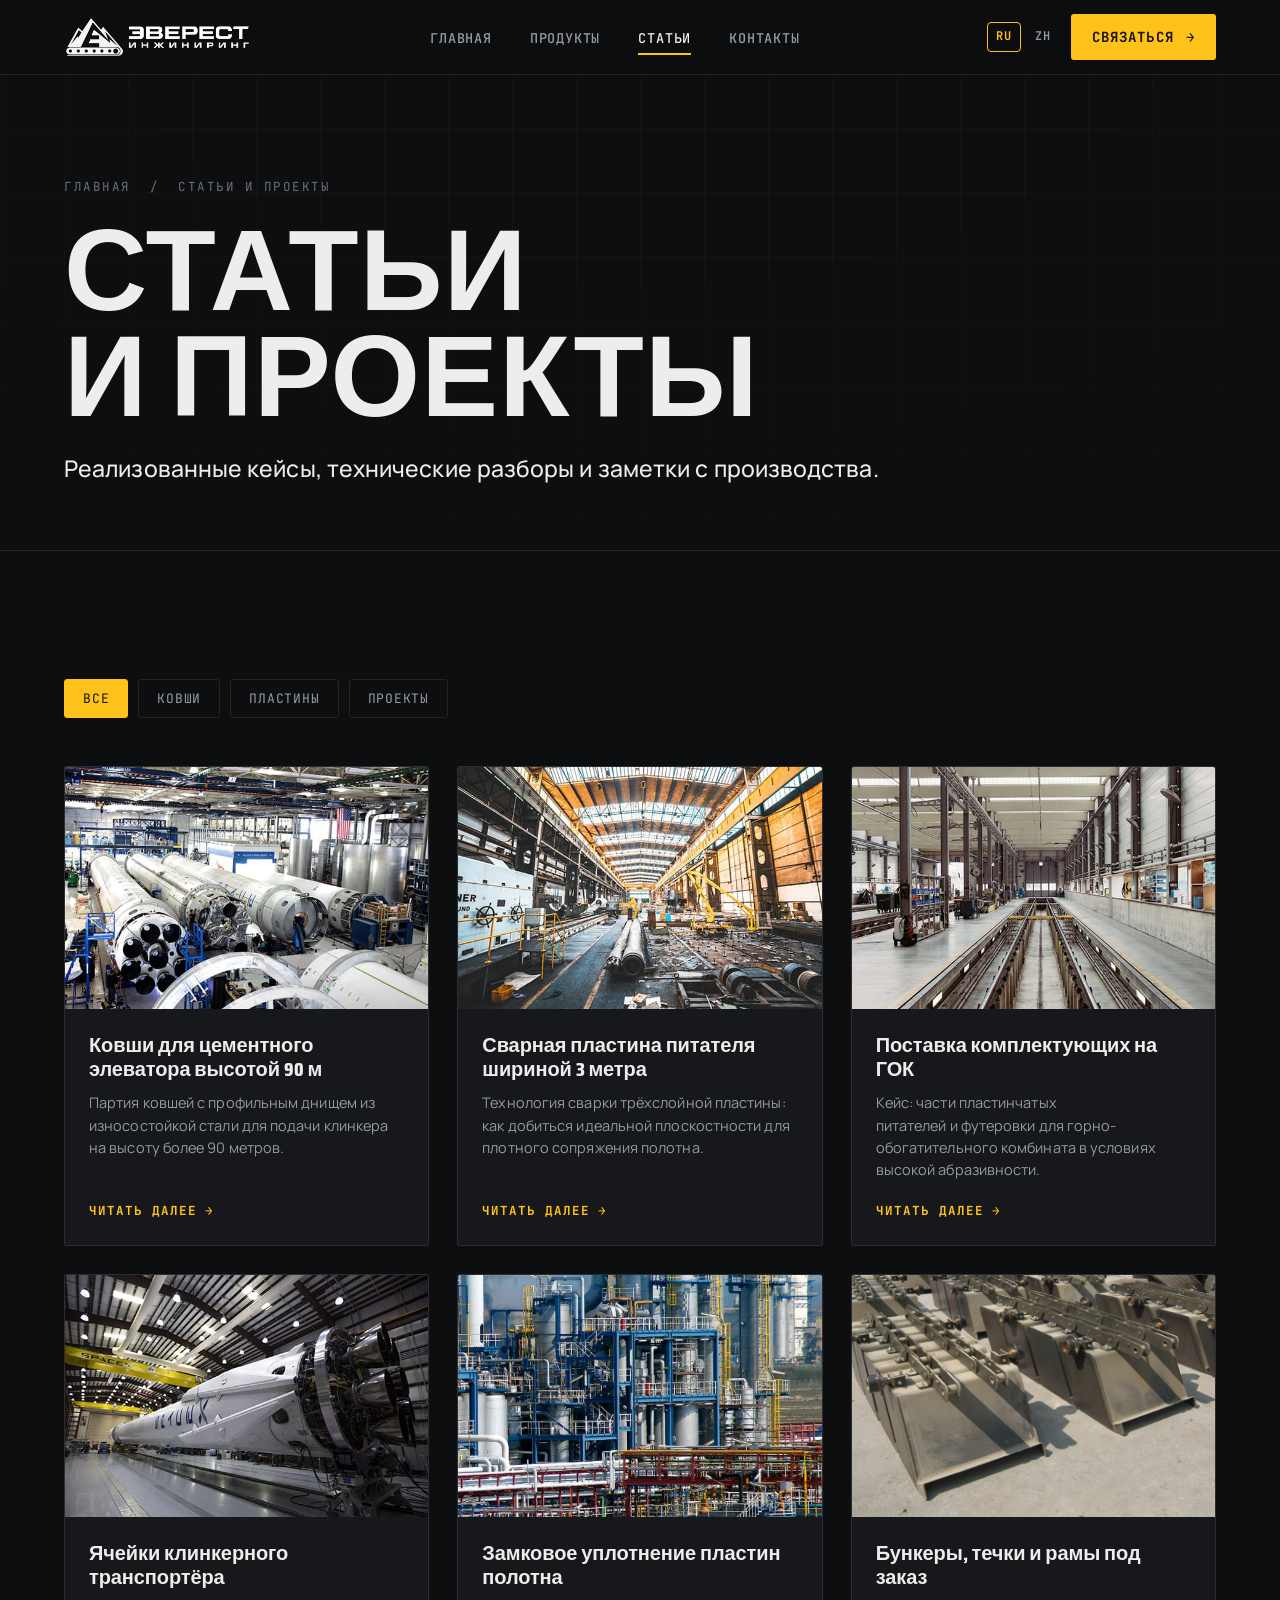
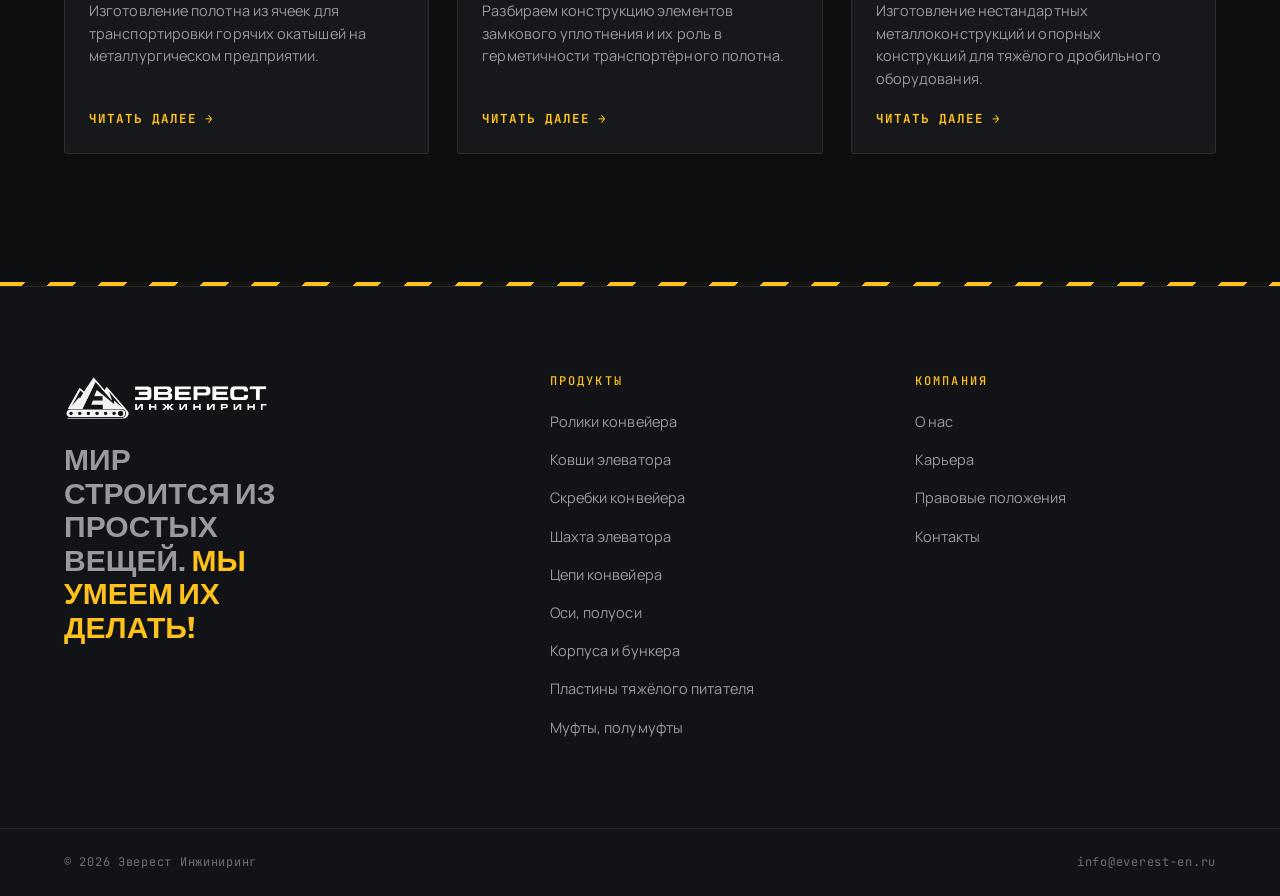
==== articles.html @ 25bb45b1 "Initial commit: Эверест Инжиниринг static website - Russian and Chinese (zh) versions - Products, ar" ====
<!DOCTYPE html>
<html lang="ru">
<head>
<meta charset="UTF-8">
<meta name="viewport" content="width=device-width, initial-scale=1.0">
<title>Статьи и проекты — Эверест Инжиниринг</title>
<link rel="preconnect" href="https://fonts.googleapis.com">
<link rel="preconnect" href="https://fonts.gstatic.com" crossorigin>
<link rel="stylesheet" href="assets/styles.css">
</head>
<body>

<!-- ============ HEADER ============ -->
<header class="site-header">
  <div class="wrap nav">
    <a class="logo" href="index.html" aria-label="Эверест Инжиниринг">
      <img class="logo__img" src="assets/logo-lockup.png" alt="Эверест Инжиниринг — промышленные компоненты для конвейерной техники">
    </a>
    <nav aria-label="Основная навигация">
      <ul class="nav__links">
        <li><a href="index.html">Главная</a></li>
        <li><a href="products.html">Продукты</a></li>
        <li><a href="articles.html" class="active">Статьи</a></li>
        <li><a href="contacts.html">Контакты</a></li>
      </ul>
    </nav>
    <div class="nav__cta" style="display:flex;align-items:center;gap:12px"><div class="lang-switch"><span class="lang-active">RU</span><a href="zh/articles.html">ZH</a></div><a class="btn btn--accent" href="contacts.html">Связаться <span class="arw">→</span></a></div>
    <button class="burger" aria-label="Открыть меню"><span></span><span></span><span></span></button>
  </div>
</header>
<div class="mobile-menu">
  <a href="index.html">Главная</a>
  <a href="products.html">Продукты</a>
  <a href="articles.html" class="active">Статьи</a>
  <a href="contacts.html">Контакты</a>
</div>

<!-- ============ PAGE HERO ============ -->
<section class="page-hero">
  <div class="wrap">
    <p class="crumb reveal"><a href="index.html">Главная</a> &nbsp;/&nbsp; Статьи и проекты</p>
    <h1 class="h-display reveal" data-delay="1">Статьи<br>и проекты</h1>
    <p class="lede reveal" data-delay="2">Реализованные кейсы, технические разборы и заметки с производства.</p>
  </div>
</section>

<!-- ============ GRID ============ -->
<section class="section">
  <div class="wrap">
    <div class="filter-bar reveal">
      <button class="active" data-cat="all">Все</button>
      <button data-cat="kovshi">Ковши</button>
      <button data-cat="plastiny">Пластины</button>
      <button data-cat="proekty">Проекты</button>
    </div>

    <div class="art-grid">
      <article class="acard reveal" data-cat="kovshi">
        <div class="acard__media media">
          <div class="ph"><span class="ph__label">ковши элеватора</span></div>
          <img src="uploads/project-1.jpg" alt="">
          <span class="acard__cat">Ковши</span>
        </div>
        <div class="acard__body">
          <h3>Ковши для цементного элеватора высотой 90 м</h3>
          <p>Партия ковшей с профильным днищем из износостойкой стали для подачи клинкера на высоту более 90 метров.</p>
          <a class="acard__more" href="#">Читать далее <span class="arw">→</span></a>
        </div>
      </article>

      <article class="acard reveal" data-delay="1" data-cat="plastiny">
        <div class="acard__media media">
          <div class="ph"><span class="ph__label">пластина питателя</span></div>
          <img src="uploads/project-2.jpg" alt="">
          <span class="acard__cat">Пластины</span>
        </div>
        <div class="acard__body">
          <h3>Сварная пластина питателя шириной 3 метра</h3>
          <p>Технология сварки трёхслойной пластины: как добиться идеальной плоскостности для плотного сопряжения полотна.</p>
          <a class="acard__more" href="#">Читать далее <span class="arw">→</span></a>
        </div>
      </article>

      <article class="acard reveal" data-delay="2" data-cat="proekty">
        <div class="acard__media media">
          <div class="ph"><span class="ph__label">монтаж оборудования</span></div>
          <img src="uploads/project-3.jpg" alt="">
          <span class="acard__cat">Проекты</span>
        </div>
        <div class="acard__body">
          <h3>Поставка комплектующих на ГОК</h3>
          <p>Кейс: части пластинчатых питателей и футеровки для горно-обогатительного комбината в условиях высокой абразивности.</p>
          <a class="acard__more" href="#">Читать далее <span class="arw">→</span></a>
        </div>
      </article>

      <article class="acard reveal" data-cat="kovshi">
        <div class="acard__media media">
          <div class="ph"><span class="ph__label">ячейки транспортёра</span></div>
          <img src="uploads/project-4.jpg" alt="">
          <span class="acard__cat">Ковши</span>
        </div>
        <div class="acard__body">
          <h3>Ячейки клинкерного транспортёра</h3>
          <p>Изготовление полотна из ячеек для транспортировки горячих окатышей на металлургическом предприятии.</p>
          <a class="acard__more" href="#">Читать далее <span class="arw">→</span></a>
        </div>
      </article>

      <article class="acard reveal" data-delay="1" data-cat="plastiny">
        <div class="acard__media media">
          <div class="ph"><span class="ph__label">профилированные боковины</span></div>
          <img src="uploads/photo-production-2.jpg" alt="">
          <span class="acard__cat">Пластины</span>
        </div>
        <div class="acard__body">
          <h3>Замковое уплотнение пластин полотна</h3>
          <p>Разбираем конструкцию элементов замкового уплотнения и их роль в герметичности транспортёрного полотна.</p>
          <a class="acard__more" href="#">Читать далее <span class="arw">→</span></a>
        </div>
      </article>

      <article class="acard reveal" data-delay="2" data-cat="proekty">
        <div class="acard__media media">
          <div class="ph"><span class="ph__label">нестандартная металлоконструкция</span></div>
          <img src="uploads/section-bg.jpg" alt="">
          <span class="acard__cat">Проекты</span>
        </div>
        <div class="acard__body">
          <h3>Бункеры, течки и рамы под заказ</h3>
          <p>Изготовление нестандартных металлоконструкций и опорных конструкций для тяжёлого дробильного оборудования.</p>
          <a class="acard__more" href="#">Читать далее <span class="arw">→</span></a>
        </div>
      </article>
    </div>
  </div>
</section>

<!-- ============ FOOTER ============ -->
<div class="hazard hazard--thin"></div>
<footer class="site-footer">
  <div class="wrap footer-grid">
    <div>
      <div class="footer-logo">
        <img src="assets/logo-lockup.png" alt="Эверест Инжиниринг" style="height:46px;width:auto">
      </div>
      <p class="footer-slogan">Мир строится из простых вещей. <span class="accent">Мы умеем их делать!</span></p>
    </div>
    <div class="fcol">
      <h4>Продукты</h4>
      <ul>
        <li><a href="products.html#roliki">Ролики конвейера</a></li>
        <li><a href="products.html#kovshi">Ковши элеватора</a></li>
        <li><a href="products.html#kovshi">Скребки конвейера</a></li>
        <li><a href="products.html#kovshi">Шахта элеватора</a></li>
        <li><a href="products.html#roliki">Цепи конвейера</a></li>
        <li><a href="products.html#roliki">Оси, полуоси</a></li>
        <li><a href="products.html#klinkernye">Корпуса и бункера</a></li>
        <li><a href="products.html#plastiny">Пластины тяжёлого питателя</a></li>
        <li><a href="products.html#roliki">Муфты, полумуфты</a></li>
      </ul>
    </div>
    <div class="fcol">
      <h4>Компания</h4>
      <ul>
        <li><a href="index.html#about">О нас</a></li>
        <li><a href="contacts.html">Карьера</a></li>
        <li><a href="contacts.html">Правовые положения</a></li>
        <li><a href="contacts.html">Контакты</a></li>
      </ul>
    </div>
  </div>
  <div class="wrap footer-bottom">
    <span>© 2026 Эверест Инжиниринг</span>
    <a href="contacts.html">info@everest-en.ru</a>
  </div>
</footer>

<script src="assets/site.js"></script>
</body>
</html>
---- assets/styles.css ----
/* ============================================================
   ЭВЕРЕСТ ИНЖИНИРИНГ — индустриальная дизайн-система
   Антрацит + safety-yellow (CAT). Archivo / Manrope / JetBrains Mono
   ============================================================ */

@import url('https://fonts.googleapis.com/css2?family=Saira+Condensed:wght@500;600;700;800;900&family=Manrope:wght@400;500;600;700&family=JetBrains+Mono:wght@400;500;700&display=swap');

:root{
  /* surfaces */
  --bg:#0d0e10;
  --bg-2:#121316;
  --panel:#16181b;
  --panel-2:#1c1f23;
  --line:rgba(255,255,255,.09);
  --line-strong:rgba(255,255,255,.18);

  /* ink */
  --text:#ededeb;
  --muted:#979b9f;
  --dim:#6b6f73;

  /* (engineering condensed grotesk for display) */

  /* accent — safety yellow */
  --accent:#ffc21a;
  --accent-2:#ff7a1a;
  --accent-ink:#15140f;

  /* type */
  --display:'Saira Condensed',sans-serif;
  --body:'Manrope',sans-serif;
  --mono:'JetBrains Mono',monospace;

  /* metrics */
  --maxw:1280px;
  --gutter:clamp(20px,5vw,72px);
  --radius:3px;
}

*{box-sizing:border-box;margin:0;padding:0}
html{scroll-behavior:smooth;-webkit-text-size-adjust:100%}
body{
  background:var(--bg);
  color:var(--text);
  font-family:var(--body);
  font-size:17px;
  line-height:1.6;
  font-weight:400;
  letter-spacing:.005em;
  -webkit-font-smoothing:antialiased;
  text-rendering:optimizeLegibility;
  overflow-x:hidden;
}
img{display:block;max-width:100%}
a{color:inherit;text-decoration:none}
button{font-family:inherit;cursor:pointer;border:none;background:none;color:inherit}
::selection{background:var(--accent);color:var(--accent-ink)}

/* blueprint grid overlay on body */
body::before{
  content:"";position:fixed;inset:0;z-index:0;pointer-events:none;
  background-image:
    linear-gradient(rgba(255,255,255,.022) 1px,transparent 1px),
    linear-gradient(90deg,rgba(255,255,255,.022) 1px,transparent 1px);
  background-size:64px 64px;
  mask-image:radial-gradient(ellipse 120% 90% at 50% 0%,#000 30%,transparent 90%);
}

/* ---------- layout helpers ---------- */
.wrap{max-width:var(--maxw);margin:0 auto;padding-inline:var(--gutter);position:relative;z-index:1}
.section{padding-block:clamp(72px,10vw,140px);position:relative;z-index:1}
.section--alt{background:var(--bg-2)}
.divider{height:1px;background:var(--line);max-width:var(--maxw);margin:0 auto}

/* hazard stripe device */
.hazard{
  height:6px;width:100%;
  background:repeating-linear-gradient(135deg,var(--accent) 0 18px,#15140f 18px 36px);
}
.hazard--thin{height:4px}

/* ---------- type ---------- */
.eyebrow{
  font-family:var(--mono);font-size:13px;font-weight:500;
  letter-spacing:.22em;text-transform:uppercase;color:var(--accent);
  display:inline-flex;align-items:center;gap:12px;
}
.eyebrow::before{content:"";width:28px;height:1px;background:var(--accent)}
.eyebrow.no-rule::before{display:none}

h1,h2,h3,h4{font-family:var(--display);font-weight:800;line-height:1.0;letter-spacing:.005em}
.h-display{
  font-weight:900;text-transform:uppercase;line-height:.92;letter-spacing:.01em;
  font-size:clamp(46px,9vw,120px);
}
.h-sect{
  font-weight:800;text-transform:uppercase;line-height:.98;letter-spacing:.01em;
  font-size:clamp(34px,5.5vw,66px);
}
.h-card{font-size:clamp(22px,2.5vw,28px);font-weight:700;line-height:1.04;text-transform:uppercase;letter-spacing:.01em}
.lede{font-size:clamp(18px,2.1vw,23px);line-height:1.5;color:var(--text);font-weight:500;max-width:60ch}
.muted{color:var(--muted)}
p{color:var(--muted);text-wrap:pretty}
.accent{color:var(--accent)}

/* ---------- buttons ---------- */
.btn{
  display:inline-flex;align-items:center;gap:12px;
  font-family:var(--mono);font-weight:700;font-size:14px;letter-spacing:.08em;text-transform:uppercase;
  padding:16px 26px;border-radius:var(--radius);transition:.2s ease;border:1px solid transparent;
}
.btn .arw{transition:transform .25s ease}
.btn:hover .arw{transform:translateX(5px)}
.btn--accent{background:var(--accent);color:var(--accent-ink)}
.btn--accent:hover{background:#ffd24f;box-shadow:0 0 0 4px rgba(255,194,26,.16)}
.btn--ghost{border-color:var(--line-strong);color:var(--text)}
.btn--ghost:hover{border-color:var(--accent);color:var(--accent)}

/* ---------- header ---------- */
.site-header{
  position:sticky;top:0;z-index:60;
  background:rgba(13,14,16,.72);backdrop-filter:blur(14px) saturate(140%);
  border-bottom:1px solid var(--line);transition:background .3s,border-color .3s;
}
.site-header.scrolled{background:rgba(11,12,13,.92);border-bottom-color:var(--line-strong)}
.nav{display:flex;align-items:center;justify-content:space-between;height:74px;gap:24px}
.logo{display:flex;align-items:center;gap:13px;flex-shrink:0}
.logo__img{height:42px;width:auto;display:block}
@media(max-width:760px){.logo__img{height:34px}}
.footer-logo img{height:46px;width:auto;display:block}
.logo__mark{width:30px;height:26px;flex-shrink:0}
.logo__mark path{fill:var(--accent)}
.logo__mark .snow{fill:var(--text)}
.logo__txt{display:flex;flex-direction:column;line-height:1}
.logo__name{font-family:var(--display);font-weight:900;font-size:20px;letter-spacing:.05em;text-transform:uppercase}
.logo__sub{font-family:var(--mono);font-size:9.5px;letter-spacing:.34em;color:var(--dim);text-transform:uppercase;margin-top:3px}

.nav__links{display:flex;align-items:center;gap:6px;list-style:none}
.nav__links a{
  font-family:var(--mono);font-size:13.5px;font-weight:500;letter-spacing:.06em;text-transform:uppercase;
  padding:10px 16px;border-radius:var(--radius);color:var(--muted);transition:.18s;position:relative;
}
.nav__links a:hover{color:var(--text)}
.nav__links a.active{color:var(--text)}
.nav__links a.active::after{
  content:"";position:absolute;left:16px;right:16px;bottom:2px;height:2px;background:var(--accent);
}
.nav__cta{margin-left:8px}
.nav__cta .btn{padding:11px 20px}
.burger{display:none;width:44px;height:44px;flex-direction:column;justify-content:center;gap:5px;align-items:center}
.burger span{width:22px;height:2px;background:var(--text);transition:.25s}
.burger.open span:nth-child(1){transform:translateY(7px) rotate(45deg)}
.burger.open span:nth-child(2){opacity:0}
.burger.open span:nth-child(3){transform:translateY(-7px) rotate(-45deg)}

.mobile-menu{
  position:fixed;inset:74px 0 0 0;z-index:55;background:var(--bg);
  transform:translateX(100%);transition:transform .35s cubic-bezier(.6,0,.2,1);
  display:flex;flex-direction:column;padding:32px var(--gutter);gap:4px;
}
.mobile-menu.open{transform:translateX(0)}
.mobile-menu a{
  font-family:var(--display);font-weight:800;text-transform:uppercase;font-size:32px;
  padding:14px 0;border-bottom:1px solid var(--line);color:var(--muted);
}
.mobile-menu a.active,.mobile-menu a:hover{color:var(--accent)}

/* ---------- hero ---------- */
.hero{position:relative;min-height:92vh;display:flex;align-items:flex-end;overflow:hidden;border-bottom:1px solid var(--line)}
.hero__bg{position:absolute;inset:0;z-index:0}
.hero__bg img{width:100%;height:100%;object-fit:cover;opacity:.42;filter:grayscale(.3) contrast(1.05)}
.hero__bg::after{
  content:"";position:absolute;inset:0;
  background:linear-gradient(180deg,rgba(13,14,16,.55) 0%,rgba(13,14,16,.7) 55%,var(--bg) 100%),
             linear-gradient(90deg,rgba(13,14,16,.85),transparent 70%);
}
.hero__inner{position:relative;z-index:2;width:100%;padding-block:clamp(48px,9vw,110px)}
.hero h1{margin:22px 0 28px;max-width:18ch}
.hero h1 .ln2{color:var(--accent);display:block}
.hero__slogan{font-size:clamp(18px,2.4vw,24px);font-weight:600;color:var(--text);max-width:42ch;margin-bottom:38px}
.hero__cta{display:flex;gap:16px;flex-wrap:wrap;align-items:center}
.hero__meta{
  position:absolute;right:var(--gutter);bottom:48px;z-index:2;text-align:right;display:none;
}
@media(min-width:1024px){.hero__meta{display:block}}
.hero__meta .num{font-family:var(--display);font-weight:900;font-size:64px;color:var(--accent);line-height:1}
.hero__meta .lbl{font-family:var(--mono);font-size:12px;letter-spacing:.18em;text-transform:uppercase;color:var(--muted)}

/* ---------- section header block ---------- */
.sect-head{display:flex;flex-direction:column;gap:20px;max-width:62ch;margin-bottom:clamp(40px,5vw,64px)}
.sect-head.center{align-items:center;text-align:center;margin-inline:auto}

/* ---------- about + stats ---------- */
.about-grid{display:grid;grid-template-columns:1.1fr .9fr;gap:clamp(32px,5vw,72px);align-items:center}
.about-copy p+p{margin-top:18px}
.about-figure{position:relative}
.about-figure .ph,.about-figure img{aspect-ratio:4/5;border-radius:var(--radius)}
.about-figure .tag{
  position:absolute;left:-1px;bottom:24px;background:var(--accent);color:var(--accent-ink);
  font-family:var(--mono);font-weight:700;font-size:12px;letter-spacing:.12em;text-transform:uppercase;
  padding:10px 16px;
}
.stats{display:grid;grid-template-columns:repeat(3,1fr);gap:1px;background:var(--line);border:1px solid var(--line);margin-top:clamp(48px,6vw,72px)}
.stat{background:var(--bg);padding:clamp(26px,3vw,40px) clamp(20px,2.5vw,32px)}
.stat .num{font-family:var(--display);font-weight:900;font-size:clamp(40px,6vw,68px);line-height:1;color:var(--text)}
.stat .num .accent{color:var(--accent)}
.stat .lbl{font-family:var(--mono);font-size:12.5px;letter-spacing:.1em;text-transform:uppercase;color:var(--muted);margin-top:12px}

.comp-list{display:grid;grid-template-columns:repeat(2,1fr);gap:14px;margin-top:30px}
.comp{display:flex;gap:13px;align-items:flex-start;font-size:15px;color:var(--text)}
.comp .dot{width:8px;height:8px;background:var(--accent);margin-top:7px;flex-shrink:0;transform:rotate(45deg)}

/* ---------- product cards ---------- */
.card-grid{display:grid;grid-template-columns:repeat(3,1fr);gap:clamp(16px,2vw,24px)}
.pcard{
  background:var(--panel);border:1px solid var(--line);border-radius:var(--radius);overflow:hidden;
  display:flex;flex-direction:column;transition:.25s ease;position:relative;
}
.pcard:hover{border-color:var(--line-strong);transform:translateY(-4px)}
.pcard__media{position:relative;aspect-ratio:16/11;overflow:hidden}
.pcard__media img,.pcard__media .ph{width:100%;height:100%;object-fit:cover;transition:transform .5s ease}
.pcard:hover .pcard__media img{transform:scale(1.05)}
.pcard__idx{
  position:absolute;top:14px;left:14px;font-family:var(--mono);font-size:12px;font-weight:700;
  background:var(--bg);color:var(--accent);padding:5px 10px;border:1px solid var(--line);letter-spacing:.08em;
}
.pcard__body{padding:24px;display:flex;flex-direction:column;gap:13px;flex:1}
.pcard__body h3{margin-bottom:2px}
.pcard__body p{font-size:14.5px;line-height:1.55}
.pcard__more{
  margin-top:auto;font-family:var(--mono);font-size:13px;font-weight:700;letter-spacing:.08em;
  text-transform:uppercase;color:var(--accent);display:inline-flex;gap:9px;align-items:center;padding-top:6px;
}

/* ---------- industries ---------- */
.ind-row{
  display:grid;grid-template-columns:auto 1fr auto;gap:clamp(20px,3vw,48px);align-items:center;
  padding:clamp(28px,4vw,46px) 0;border-top:1px solid var(--line);
}
.ind-row:last-child{border-bottom:1px solid var(--line)}
.ind-row__no{font-family:var(--display);font-weight:900;font-size:clamp(36px,5vw,72px);color:var(--panel-2);-webkit-text-stroke:1px var(--line-strong);line-height:1}
.ind-row:hover .ind-row__no{color:var(--accent);-webkit-text-stroke:1px var(--accent)}
.ind-row__main h3{margin-bottom:12px}
.ind-row__main p{max-width:70ch;font-size:15px}
.ind-row__tag{font-family:var(--mono);font-size:12px;letter-spacing:.14em;text-transform:uppercase;color:var(--muted);white-space:nowrap}

/* ---------- placeholder image blocks ---------- */
.ph{
  position:relative;background:
    repeating-linear-gradient(45deg,rgba(255,255,255,.025) 0 12px,transparent 12px 24px),
    linear-gradient(135deg,var(--panel-2),var(--panel));
  border:1px solid var(--line);overflow:hidden;display:flex;align-items:center;justify-content:center;
}
.ph__label{
  font-family:var(--mono);font-size:11.5px;letter-spacing:.12em;text-transform:uppercase;color:var(--dim);
  text-align:center;padding:12px;
}
/* an <img> that fails -> reveal sibling .ph (we stack) */
.media{position:relative}
.media .ph{position:absolute;inset:0}
.media img{position:relative;z-index:1}
.media img.failed{display:none}

/* ---------- footer ---------- */
.site-footer{background:var(--bg-2);border-top:1px solid var(--line);position:relative;z-index:1}
.footer-grid{display:grid;grid-template-columns:1.4fr 1fr 1fr;gap:clamp(32px,5vw,64px);padding-block:clamp(56px,7vw,88px)}
.footer-slogan{font-family:var(--display);font-weight:800;text-transform:uppercase;font-size:clamp(22px,2.6vw,30px);line-height:1.12;max-width:16ch}
.footer-slogan .accent{color:var(--accent)}
.fcol h4{font-family:var(--mono);font-size:12px;letter-spacing:.18em;text-transform:uppercase;color:var(--accent);margin-bottom:20px;font-weight:500}
.fcol ul{list-style:none;display:flex;flex-direction:column;gap:11px}
.fcol a{font-size:14.5px;color:var(--muted);transition:.18s}
.fcol a:hover{color:var(--text);padding-left:4px}
.footer-bottom{border-top:1px solid var(--line);padding-block:24px;display:flex;justify-content:space-between;align-items:center;gap:16px;flex-wrap:wrap}
.footer-bottom span,.footer-bottom a{font-family:var(--mono);font-size:12px;letter-spacing:.06em;color:var(--dim)}
.footer-logo{display:flex;align-items:center;gap:10px;margin-bottom:22px}
.footer-logo .logo__mark{width:26px;height:22px}

/* ---------- page hero (inner pages) ---------- */
.page-hero{padding-block:clamp(56px,8vw,110px) clamp(40px,5vw,64px);border-bottom:1px solid var(--line);position:relative;overflow:hidden}
.page-hero__bg{position:absolute;inset:0;z-index:0;opacity:.18}
.page-hero__bg img{width:100%;height:100%;object-fit:cover;filter:grayscale(.4)}
.page-hero .wrap{position:relative;z-index:1}
.page-hero h1{margin:20px 0 22px}
.crumb{font-family:var(--mono);font-size:12.5px;letter-spacing:.12em;text-transform:uppercase;color:var(--dim)}
.crumb a:hover{color:var(--accent)}

/* ---------- products page ---------- */
.prod-layout{display:grid;grid-template-columns:1fr;gap:clamp(40px,5vw,72px)}
.intro-cols{display:grid;grid-template-columns:1fr 1fr;gap:clamp(28px,4vw,56px)}
.intro-cols p{font-size:15.5px}
.intro-cols p+p{margin-top:16px}
.bigquote{
  font-family:var(--display);font-weight:800;text-transform:uppercase;
  font-size:clamp(26px,4.5vw,54px);line-height:1.04;letter-spacing:-.015em;
  padding:clamp(40px,6vw,80px) 0;border-block:1px solid var(--line);text-align:center;max-width:22ch;margin-inline:auto;
}
.bigquote .accent{color:var(--accent)}

.prod-detail{display:grid;grid-template-columns:1fr 1fr;gap:clamp(24px,3vw,48px);align-items:stretch}
.prod-detail--rev{direction:rtl}
.prod-detail--rev>*{direction:ltr}
.prod-media{position:relative;min-height:340px}
.prod-media .ph,.prod-media img{height:100%;width:100%;object-fit:cover;border-radius:var(--radius);aspect-ratio:auto}
.prod-info{padding:clamp(8px,2vw,28px) 0;display:flex;flex-direction:column;justify-content:center}
.prod-info h3{font-size:clamp(24px,3vw,36px);margin:14px 0 18px}
.prod-info p{font-size:15.5px}
.spec-list{list-style:none;margin-top:22px;display:flex;flex-direction:column;gap:0;border-top:1px solid var(--line)}
.spec-list li{display:flex;justify-content:space-between;gap:20px;padding:13px 0;border-bottom:1px solid var(--line);font-size:14.5px}
.spec-list li .k{color:var(--muted);font-family:var(--mono);font-size:13px;letter-spacing:.04em}
.spec-list li .v{color:var(--text);font-weight:600;text-align:right}

.tag-cloud{display:flex;flex-wrap:wrap;gap:12px;margin-top:28px}
.tag-cloud a{
  font-family:var(--mono);font-size:13.5px;letter-spacing:.04em;color:var(--text);
  border:1px solid var(--line-strong);padding:11px 18px;border-radius:var(--radius);transition:.18s;
}
.tag-cloud a:hover{border-color:var(--accent);color:var(--accent);background:rgba(255,194,26,.06)}

/* ---------- articles page ---------- */
.filter-bar{display:flex;gap:10px;flex-wrap:wrap;margin-bottom:clamp(32px,4vw,48px)}
.filter-bar button{
  font-family:var(--mono);font-size:13px;letter-spacing:.06em;text-transform:uppercase;color:var(--muted);
  border:1px solid var(--line);padding:10px 18px;border-radius:var(--radius);transition:.18s;
}
.filter-bar button:hover{color:var(--text);border-color:var(--line-strong)}
.filter-bar button.active{background:var(--accent);color:var(--accent-ink);border-color:var(--accent)}
.art-grid{display:grid;grid-template-columns:repeat(3,1fr);gap:clamp(18px,2.2vw,28px)}
.acard{
  background:var(--panel);border:1px solid var(--line);border-radius:var(--radius);overflow:hidden;
  display:flex;flex-direction:column;transition:.3s ease;
}
.acard:hover{border-color:var(--line-strong);transform:translateY(-4px)}
.acard__media{aspect-ratio:3/2;position:relative;overflow:hidden}
.acard__media img,.acard__media .ph{width:100%;height:100%;object-fit:cover;transition:transform .5s}
.acard:hover .acard__media img{transform:scale(1.06)}
.acard__cat{position:absolute;top:14px;left:14px;background:var(--accent);color:var(--accent-ink);font-family:var(--mono);font-size:11px;font-weight:700;letter-spacing:.1em;text-transform:uppercase;padding:6px 12px}
.acard__body{padding:24px;display:flex;flex-direction:column;gap:11px;flex:1}
.acard__body h3{font-size:20px;text-transform:none;letter-spacing:-.005em;line-height:1.2}
.acard__body p{font-size:14.5px;line-height:1.55}
.acard__more{margin-top:auto;font-family:var(--mono);font-size:12.5px;font-weight:700;letter-spacing:.08em;text-transform:uppercase;color:var(--accent);display:inline-flex;gap:8px;align-items:center;padding-top:8px}
.hidden{display:none!important}

/* ---------- contact page ---------- */
.contact-grid{display:grid;grid-template-columns:1fr 1fr;gap:clamp(32px,4vw,64px);align-items:start}
.info-block{display:flex;flex-direction:column;gap:0;border-top:1px solid var(--line);margin-top:8px}
.info-row{display:grid;grid-template-columns:140px 1fr;gap:20px;padding:20px 0;border-bottom:1px solid var(--line);align-items:start}
.info-row .k{font-family:var(--mono);font-size:12.5px;letter-spacing:.1em;text-transform:uppercase;color:var(--accent)}
.info-row .v{font-size:15.5px;color:var(--text)}
.info-row .v a:hover{color:var(--accent)}
.info-row .v .sub{display:block;color:var(--muted);font-size:13.5px;margin-top:5px}

.socials{display:flex;gap:12px;margin-top:28px}
.socials a{
  width:50px;height:50px;border:1px solid var(--line-strong);border-radius:var(--radius);
  display:flex;align-items:center;justify-content:center;transition:.2s;color:var(--text);
}
.socials a:hover{border-color:var(--accent);color:var(--accent);background:rgba(255,194,26,.06)}
.socials svg{width:21px;height:21px}

.map-block{position:relative;border:1px solid var(--line);border-radius:var(--radius);overflow:hidden;min-height:300px;background:var(--panel)}
.map-block .grid-bg{position:absolute;inset:0;background-image:linear-gradient(var(--line) 1px,transparent 1px),linear-gradient(90deg,var(--line) 1px,transparent 1px);background-size:40px 40px;opacity:.5}
.map-block__pin{position:absolute;top:46%;left:50%;transform:translate(-50%,-50%);text-align:center}
.map-block__pin .pin{width:18px;height:18px;background:var(--accent);border-radius:50%;margin:0 auto 12px;box-shadow:0 0 0 6px rgba(255,194,26,.2),0 0 0 14px rgba(255,194,26,.08)}
.map-block__pin .coord{font-family:var(--mono);font-size:13px;color:var(--text);letter-spacing:.04em}
.map-block__cta{position:absolute;left:0;right:0;bottom:0;padding:18px 22px;background:linear-gradient(transparent,rgba(13,14,16,.92));display:flex;justify-content:space-between;align-items:center;gap:14px;flex-wrap:wrap}

/* form */
.form{display:flex;flex-direction:column;gap:18px}
.field{display:flex;flex-direction:column;gap:8px}
.field label{font-family:var(--mono);font-size:12px;letter-spacing:.1em;text-transform:uppercase;color:var(--muted)}
.field input,.field textarea{
  background:var(--bg);border:1px solid var(--line-strong);border-radius:var(--radius);
  padding:14px 16px;color:var(--text);font-family:var(--body);font-size:15.5px;transition:.18s;resize:vertical;
}
.field input:focus,.field textarea:focus{outline:none;border-color:var(--accent);box-shadow:0 0 0 3px rgba(255,194,26,.12)}
.field textarea{min-height:130px}
.form__note{font-size:13px;color:var(--dim)}
.form-success{display:none;align-items:center;gap:12px;color:var(--accent);font-family:var(--mono);font-size:14px;padding:14px 16px;border:1px solid var(--accent);border-radius:var(--radius);background:rgba(255,194,26,.06)}
.form-success.show{display:flex}

/* ---------- scroll reveal ---------- */
.reveal{opacity:0;transform:translateY(28px);transition:opacity .7s cubic-bezier(.2,.6,.2,1),transform .7s cubic-bezier(.2,.6,.2,1)}
.reveal.is-visible{opacity:1;transform:none}
.reveal[data-delay="1"]{transition-delay:.08s}
.reveal[data-delay="2"]{transition-delay:.16s}
.reveal[data-delay="3"]{transition-delay:.24s}
@media(prefers-reduced-motion:reduce){.reveal{opacity:1;transform:none;transition:none}html{scroll-behavior:auto}}

/* ---------- responsive ---------- */
@media(max-width:980px){
  .about-grid,.intro-cols,.prod-detail,.contact-grid,.footer-grid{grid-template-columns:1fr}
  .prod-detail--rev{direction:ltr}
  .card-grid,.art-grid{grid-template-columns:repeat(2,1fr)}
  .footer-grid{gap:40px}
}
@media(max-width:760px){
  .nav__links,.nav__cta{display:none}
  .burger{display:flex}
  .stats{grid-template-columns:1fr}
  .card-grid,.art-grid{grid-template-columns:1fr}
  .comp-list{grid-template-columns:1fr}
  .ind-row{grid-template-columns:auto 1fr;gap:18px}
  .ind-row__tag{display:none}
  .info-row{grid-template-columns:1fr}
  .info-row .k{margin-bottom:-8px}
  .hero{min-height:84vh}
}

/* ---------- language switcher ---------- */
.lang-switch{display:flex;align-items:center;gap:6px;font-family:var(--mono);font-size:12px;letter-spacing:.08em;font-weight:600}
.lang-switch a{color:var(--muted);text-decoration:none;padding:4px 8px;border:1px solid var(--border);border-radius:4px;transition:color .2s,border-color .2s}
.lang-switch a:hover{color:var(--fg);border-color:var(--fg)}
.lang-active{color:var(--accent);padding:4px 8px;border:1px solid var(--accent);border-radius:4px}
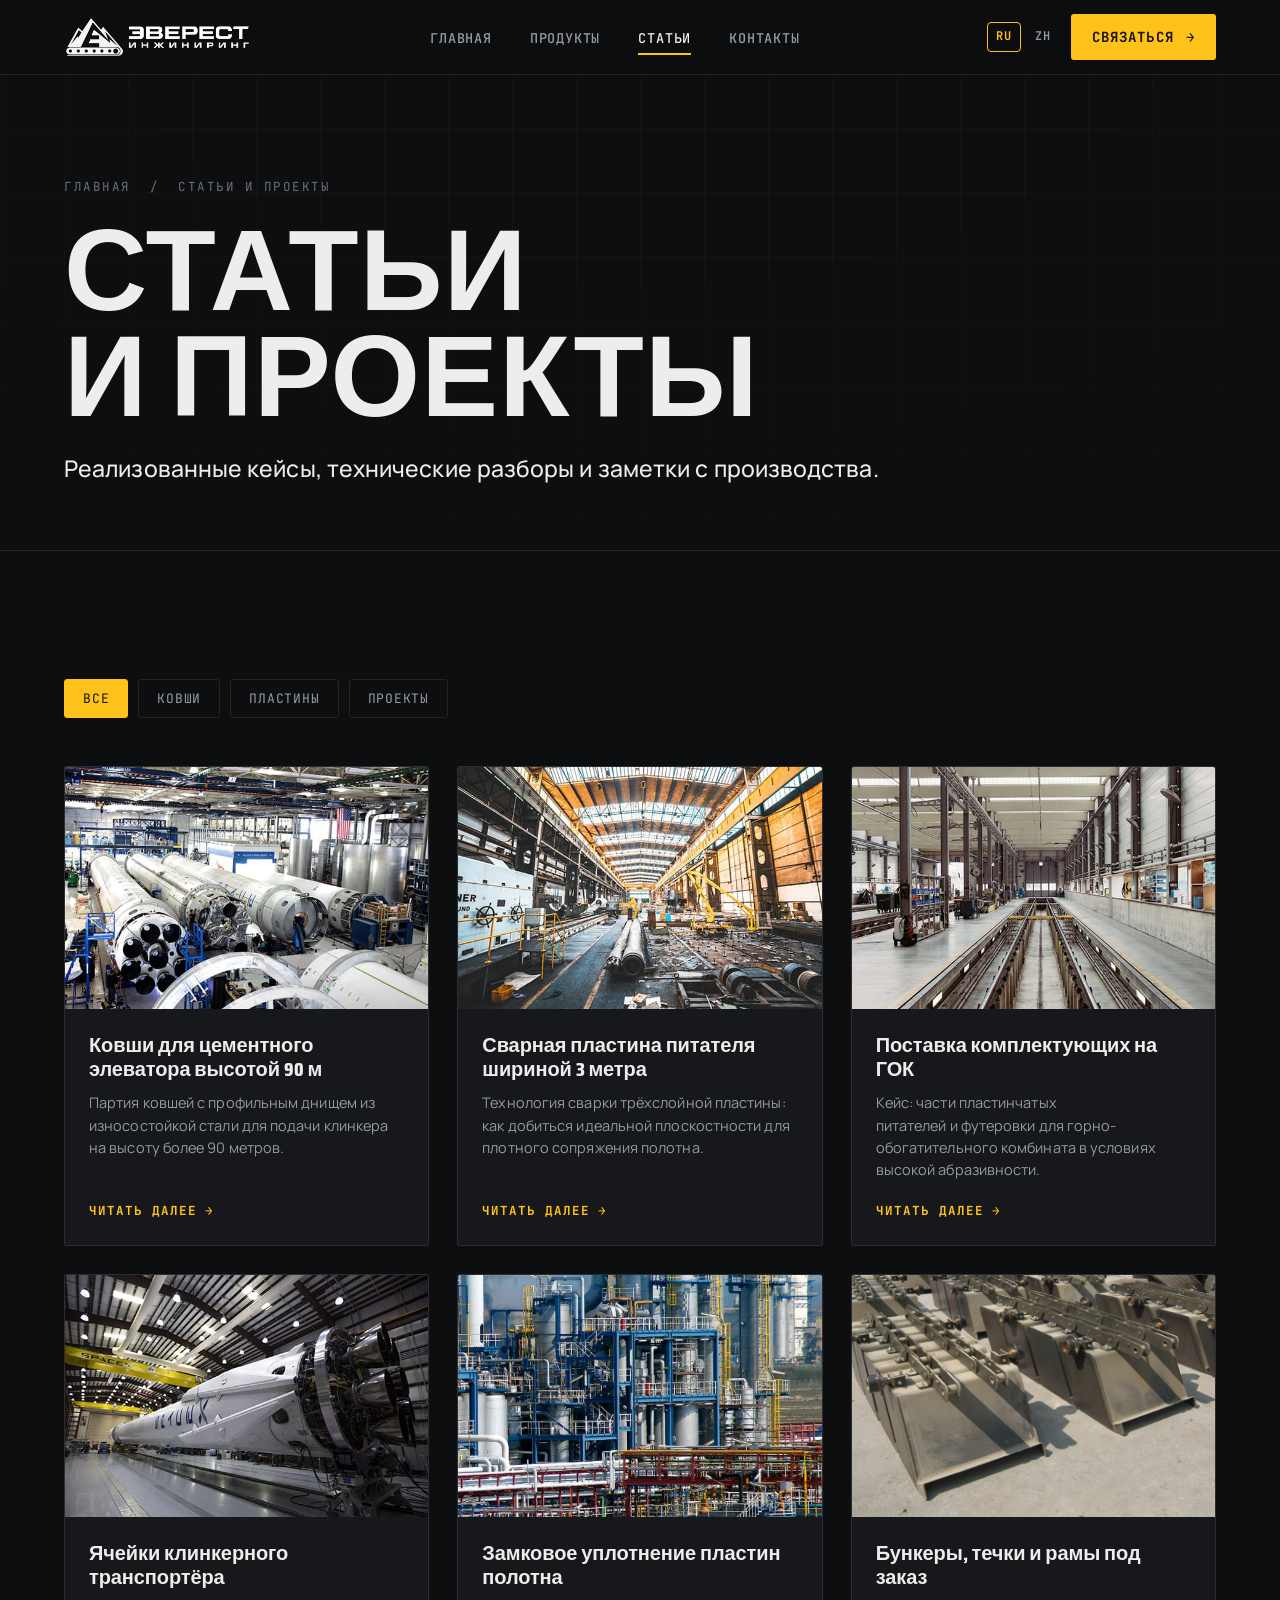
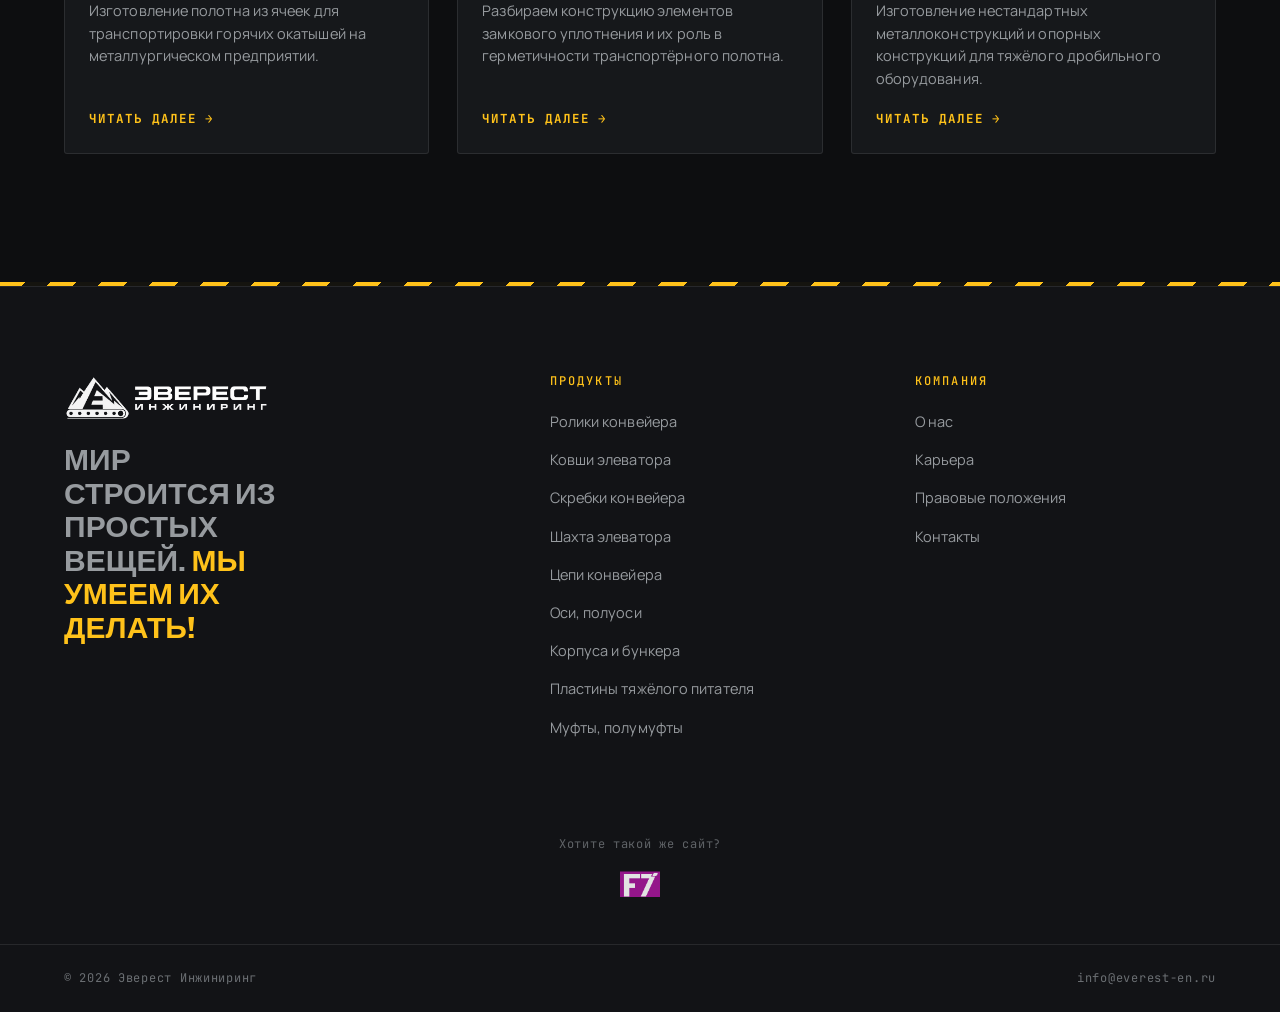
==== commit fdd20075: "Добавить кредит разработчика в футер - Секция 'Хотите такой же сайт?' со ссылкой на new-folder.ru - " ====
--- a/articles.html
+++ b/articles.html
@@ -170,6 +170,12 @@
       </ul>
     </div>
   </div>
+  <div class="wrap footer-credit">
+    <a class="footer-credit__link" href="https://new-folder.ru" target="_blank" rel="noopener noreferrer">
+      <span class="footer-credit__text">Хотите такой же сайт?</span>
+      <img src="assets/f7-logo.png" alt="F7 — new-folder.ru" width="120" height="40">
+    </a>
+  </div>
   <div class="wrap footer-bottom">
     <span>© 2026 Эверест Инжиниринг</span>
     <a href="contacts.html">info@everest-en.ru</a>
--- a/assets/styles.css
+++ b/assets/styles.css
@@ -270,6 +270,11 @@
 .fcol ul{list-style:none;display:flex;flex-direction:column;gap:11px}
 .fcol a{font-size:14.5px;color:var(--muted);transition:.18s}
 .fcol a:hover{color:var(--text);padding-left:4px}
+.footer-credit{padding-block:0 clamp(28px,4vw,40px);text-align:center}
+.footer-credit__link{display:inline-flex;flex-direction:column;align-items:center;gap:10px;text-decoration:none;opacity:.88;transition:opacity .18s}
+.footer-credit__link:hover{opacity:1}
+.footer-credit__text{font-family:var(--mono);font-size:12px;letter-spacing:.06em;color:var(--dim);margin:0}
+.footer-credit__link img{height:40px;width:auto;display:block;border-radius:2px}
 .footer-bottom{border-top:1px solid var(--line);padding-block:24px;display:flex;justify-content:space-between;align-items:center;gap:16px;flex-wrap:wrap}
 .footer-bottom span,.footer-bottom a{font-family:var(--mono);font-size:12px;letter-spacing:.06em;color:var(--dim)}
 .footer-logo{display:flex;align-items:center;gap:10px;margin-bottom:22px}
